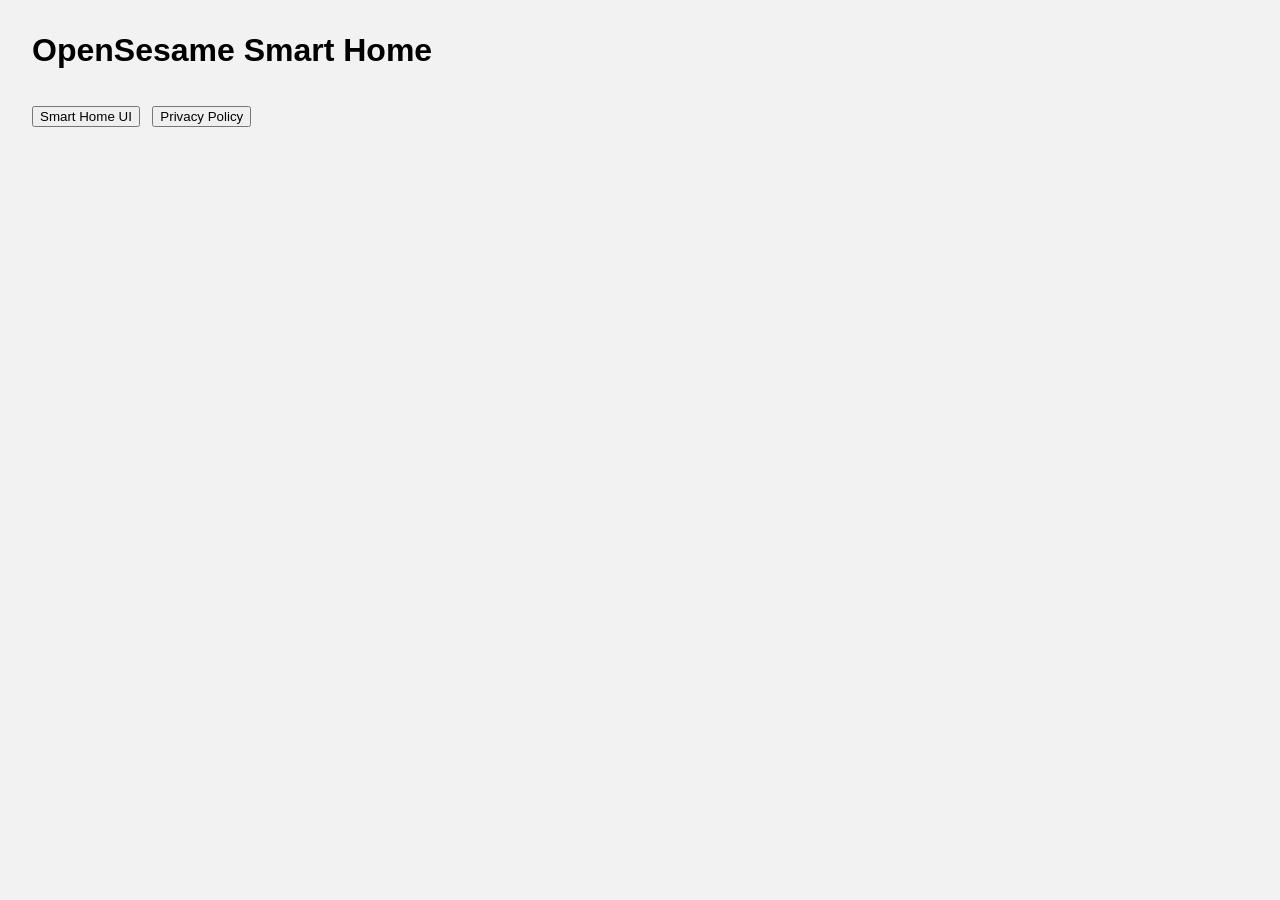
==== index.html @ 6d7bcca7 "Update index.html" ====
<!DOCTYPE html>
<html>
<head>
  <meta charset="utf-8">
  <title>OpenSesame Smart Home</title>
  <script src="https://cdn.auth0.com/js/auth0-spa-js/1.13/auth0-spa-js.production.js"></script>
  <link rel="stylesheet" href="styles.css">
</head>

<body>
  <h1>OpenSesame Smart Home</h1>

  <!-- Navigation Tabs -->
  <div>
    <button onclick="showTab('ui')">Smart Home UI</button>
    <button onclick="showTab('privacy')">Privacy Policy</button>
  </div>

  <!-- UI Tab -->
  <div id="ui" style="display:none">
    <div id="auth"></div>
    <div id="content" style="display:none">
      <button onclick="showDevices()">Devices</button>
      <button onclick="showScenes()">Scenes</button>
      <button onclick="renderAddDeviceForm()">Add Device</button>
      <div id="view"></div>
    </div>
  </div>

  <!-- Privacy Policy -->
  <div id="privacy" style="display:none">
    <h2>Privacy Policy</h2>
    <p>This application does not collect or store any personal data beyond what is needed for functionality.</p>
  </div>

  <!-- Configuration -->
  <script>
    const APP_CONFIG = {
      AUTH0_DOMAIN: "dev-tij17lcshqts0ymk.us.auth0.com",
      CLIENT_ID: "RHct2tkctfaLIQo381Hd4twNvvTMLUnQ",
      API_BASE: "https://opensesamebe.onrender.com",
      REDIRECT_URI: "https://kyuuki-dev.github.io/OpenSesame/",
      AUDIENCE: "https://opensesamebe.onrender.com"
    };
  </script>

  <!-- App Logic -->
  <script>
    let auth0 = null;
    let token = null;

    async function initAuth() {
      auth0 = await createAuth0Client({
        domain: APP_CONFIG.AUTH0_DOMAIN,
        client_id: APP_CONFIG.CLIENT_ID,
        authorizationParams: {
          redirect_uri: APP_CONFIG.REDIRECT_URI,
          audience: APP_CONFIG.AUDIENCE
        }
      });

      // Handle redirect after login
      if (window.location.search.includes("code=") && window.location.search.includes("state=")) {
        try {
          await auth0.handleRedirectCallback();
        } catch (err) {
          console.error("Auth0 callback error", err);
        }
        window.history.replaceState({}, document.title, APP_CONFIG.REDIRECT_URI);
      }

      const isAuthenticated = await auth0.isAuthenticated();

      if (isAuthenticated) {
        try {
          token = await auth0.getTokenSilently({
            audience: APP_CONFIG.AUDIENCE
          });

          // Call /init to register user in DynamoDB
          await fetch(`${APP_CONFIG.API_BASE}/init`, {
            method: "POST",
            headers: {
              Authorization: `Bearer ${token}`
            }
          });

          document.getElementById("auth").innerHTML =
            '<button onclick="logout()">Logout</button>';
          document.getElementById("content").style.display = "block";

        } catch (err) {
          console.error("Error during silent auth or /init", err);
          document.getElementById("auth").innerHTML =
            '<button onclick="login()">Login</button>';
        }
      } else {
        document.getElementById("auth").innerHTML =
          '<button onclick="login()">Login</button>';
      }
    }

    function login() {
      auth0.loginWithRedirect();
    }

    function logout() {
      auth0.logout({
        logoutParams: {
          returnTo: APP_CONFIG.REDIRECT_URI
        }
      });
    }

    async function showDevices() {
      try {
        const res = await fetch(`${APP_CONFIG.API_BASE}/devices`, {
          headers: { Authorization: `Bearer ${token}` }
        });
        if (!res.ok) throw new Error(await res.text());

        const devices = await res.json();
        const view = document.getElementById("view");
        view.innerHTML = '<h3>Your Devices</h3>' +
          devices.map(d => `
            <div style="margin-bottom:10px;">
              <b>${d.friendlyName}</b> (${d.deviceType}) — <i>${d.state}</i>
              <button onclick="deleteDevice('${d.deviceId}')">Delete</button>
              <button onclick="controlDevice('${d.deviceId}')">Toggle</button>
            </div>
          `).join('');
      } catch (err) {
        alert("Failed to load devices: " + err.message);
      }
    }

    async function deleteDevice(id) {
      try {
        await fetch(`${APP_CONFIG.API_BASE}/devices/${id}`, {
          method: "DELETE",
          headers: { Authorization: `Bearer ${token}` }
        });
        showDevices();
      } catch (err) {
        alert("Delete failed: " + err.message);
      }
    }

    async function controlDevice(id) {
      try {
        await fetch(`${APP_CONFIG.API_BASE}/devices/${id}/control`, {
          method: "POST",
          headers: { Authorization: `Bearer ${token}` }
        });
        showDevices();
      } catch (err) {
        alert("Toggle failed: " + err.message);
      }
    }

    function renderAddDeviceForm() {
      const view = document.getElementById("view");
      view.innerHTML = `
        <h3>Add Device</h3>
        <input id="devName" placeholder="Device Name"><br>
        <select id="devType">
          <option value="LOCK">Lock</option>
          <option value="LIGHT">Light</option>
        </select><br>
        <button onclick="submitDevice()">Submit</button>
      `;
    }

    async function submitDevice() {
      try {
        const body = {
          friendlyName: document.getElementById("devName").value,
          deviceType: document.getElementById("devType").value
        };

        await fetch(`${APP_CONFIG.API_BASE}/devices`, {
          method: "POST",
          headers: {
            "Content-Type": "application/json",
            Authorization: `Bearer ${token}`
          },
          body: JSON.stringify(body)
        });

        showDevices();
      } catch (err) {
        alert("Add device failed: " + err.message);
      }
    }

    function showScenes() {
      document.getElementById("view").innerHTML =
        `<h3>Scenes</h3><p>Scene creation UI coming soon.</p>`;
    }

    function showTab(tabId) {
      document.getElementById("ui").style.display = "none";
      document.getElementById("privacy").style.display = "none";
      document.getElementById(tabId).style.display = "block";
    }

    window.onload = () => {
      showTab("ui");
      initAuth();
    };
  </script>
</body>
</html>
---- styles.css ----
body {
  font-family: sans-serif;
  margin: 2rem;
  background: #f2f2f2;
}
textarea {
  width: 100%;
  font-family: monospace;
}
pre {
  background: #111;
  color: lime;
  padding: 1rem;
  white-space: pre-wrap;
}
button {
  margin-top: 1rem;
  margin-right: 0.5rem;
}
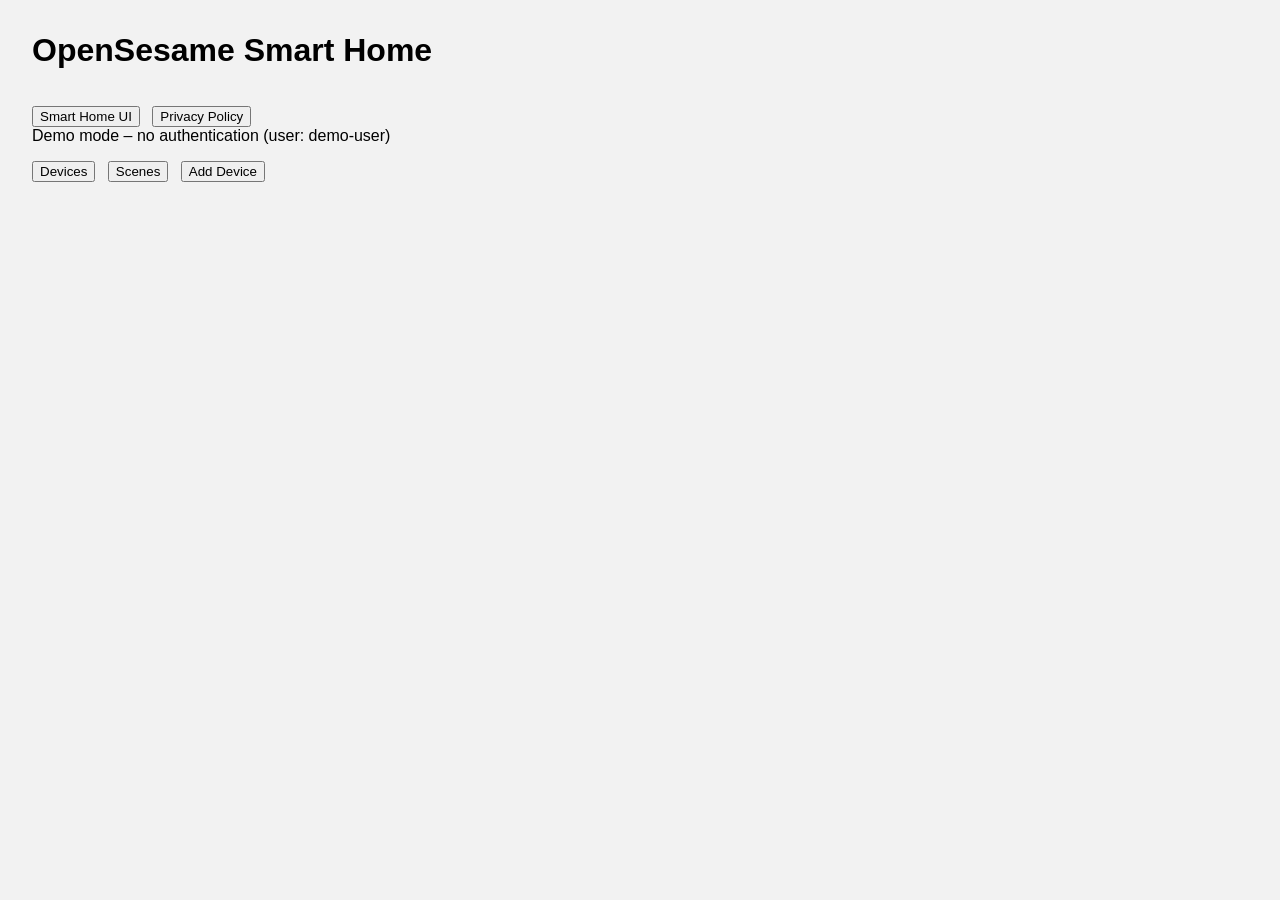
==== commit 004721c3: "Update index.html" ====
--- a/index.html
+++ b/index.html
@@ -3,7 +3,7 @@
 <head>
   <meta charset="utf-8">
   <title>OpenSesame Smart Home</title>
-  <script src="https://cdn.auth0.com/js/auth0-spa-js/1.13/auth0-spa-js.production.js"></script>
+  <!-- No Auth0 script any more -->
   <link rel="stylesheet" href="styles.css">
 </head>
 
@@ -36,178 +36,120 @@
   <!-- Configuration -->
   <script>
     const APP_CONFIG = {
-      AUTH0_DOMAIN: "dev-tij17lcshqts0ymk.us.auth0.com",
-      CLIENT_ID: "RHct2tkctfaLIQo381Hd4twNvvTMLUnQ",
       API_BASE: "https://opensesamebe.onrender.com",
-      REDIRECT_URI: "https://kyuuki-dev.github.io/OpenSesame/",
-      AUDIENCE: "https://opensesamebe.onrender.com"
+      // backend can use this as a fixed user key or just ignore auth entirely
+      USER_LABEL: "demo-user"
     };
   </script>
 
-  <!-- App Logic -->
+  <!-- App Logic (no Auth0) -->
   <script>
-    let auth0 = null;
-    let token = null;
+  // No auth0 / token
+  async function initApp() {
+    // Simple “logged-in” banner for demo
+    document.getElementById("auth").innerHTML =
+      `<span>Demo mode – no authentication (user: ${APP_CONFIG.USER_LABEL})</span>`;
+    document.getElementById("content").style.display = "block";
+    showDevices();
+  }
 
-    async function initAuth() {
-      auth0 = await createAuth0Client({
-        domain: APP_CONFIG.AUTH0_DOMAIN,
-        client_id: APP_CONFIG.CLIENT_ID,
-        authorizationParams: {
-          redirect_uri: APP_CONFIG.REDIRECT_URI,
-          audience: APP_CONFIG.AUDIENCE
-        }
+  async function showDevices() {
+    try {
+      const res = await fetch(`${APP_CONFIG.API_BASE}/devices`);
+      if (!res.ok) throw new Error(await res.text());
+
+      const devices = await res.json();
+      const view = document.getElementById("view");
+      if (!devices.length) {
+        view.innerHTML = "<h3>Your Devices</h3><p>No devices yet.</p>";
+        return;
+      }
+
+      view.innerHTML = '<h3>Your Devices</h3>' +
+        devices.map(d => `
+          <div style="margin-bottom:10px;">
+            <b>${d.friendlyName}</b> (${d.deviceType}) — <i>${d.state}</i>
+            <button onclick="deleteDevice('${d.deviceId}')">Delete</button>
+            <button onclick="controlDevice('${d.deviceId}')">Toggle</button>
+          </div>
+        `).join('');
+    } catch (err) {
+      alert("Failed to load devices: " + err.message);
+    }
+  }
+
+  async function deleteDevice(id) {
+    try {
+      await fetch(`${APP_CONFIG.API_BASE}/devices/${id}`, {
+        method: "DELETE"
+      });
+      showDevices();
+    } catch (err) {
+      alert("Delete failed: " + err.message);
+    }
+  }
+
+  async function controlDevice(id) {
+    try {
+      await fetch(`${APP_CONFIG.API_BASE}/devices/${id}/control`, {
+        method: "POST"
+      });
+      showDevices();
+    } catch (err) {
+      alert("Toggle failed: " + err.message);
+    }
+  }
+
+  function renderAddDeviceForm() {
+    const view = document.getElementById("view");
+    view.innerHTML = `
+      <h3>Add Device</h3>
+      <input id="devName" placeholder="Device Name"><br>
+      <select id="devType">
+        <option value="LOCK">Lock</option>
+        <option value="LIGHT">Light</option>
+      </select><br>
+      <button onclick="submitDevice()">Submit</button>
+    `;
+  }
+
+  async function submitDevice() {
+    try {
+      const body = {
+        friendlyName: document.getElementById("devName").value,
+        deviceType: document.getElementById("devType").value
+      };
+
+      await fetch(`${APP_CONFIG.API_BASE}/devices`, {
+        method: "POST",
+        headers: {
+          "Content-Type": "application/json"
+        },
+        body: JSON.stringify(body)
       });
 
-      // Handle redirect after login
-      if (window.location.search.includes("code=") && window.location.search.includes("state=")) {
-        try {
-          await auth0.handleRedirectCallback();
-        } catch (err) {
-          console.error("Auth0 callback error", err);
-        }
-        window.history.replaceState({}, document.title, APP_CONFIG.REDIRECT_URI);
-      }
+      showDevices();
+    } catch (err) {
+      alert("Add device failed: " + err.message);
+    }
+  }
 
-      const isAuthenticated = await auth0.isAuthenticated();
+  function showScenes() {
+    document.getElementById("view").innerHTML =
+      `<h3>Scenes</h3><p>Scene creation UI coming soon.</p>`;
+  }
 
-      if (isAuthenticated) {
-        try {
-          token = await auth0.getTokenSilently({
-            audience: APP_CONFIG.AUDIENCE
-          });
+  function showTab(tabId) {
+    document.getElementById("ui").style.display = "none";
+    document.getElementById("privacy").style.display = "none";
+    document.getElementById(tabId).style.display = "block";
+  }
 
-          // Call /init to register user in DynamoDB
-          await fetch(`${APP_CONFIG.API_BASE}/init`, {
-            method: "POST",
-            headers: {
-              Authorization: `Bearer ${token}`
-            }
-          });
+  window.onload = () => {
+    showTab("ui");
+    initApp();
+  };
+  </script>
 
-          document.getElementById("auth").innerHTML =
-            '<button onclick="logout()">Logout</button>';
-          document.getElementById("content").style.display = "block";
-
-        } catch (err) {
-          console.error("Error during silent auth or /init", err);
-          document.getElementById("auth").innerHTML =
-            '<button onclick="login()">Login</button>';
-        }
-      } else {
-        document.getElementById("auth").innerHTML =
-          '<button onclick="login()">Login</button>';
-      }
-    }
-
-    function login() {
-      auth0.loginWithRedirect();
-    }
-
-    function logout() {
-      auth0.logout({
-        logoutParams: {
-          returnTo: APP_CONFIG.REDIRECT_URI
-        }
-      });
-    }
-
-    async function showDevices() {
-      try {
-        const res = await fetch(`${APP_CONFIG.API_BASE}/devices`, {
-          headers: { Authorization: `Bearer ${token}` }
-        });
-        if (!res.ok) throw new Error(await res.text());
-
-        const devices = await res.json();
-        const view = document.getElementById("view");
-        view.innerHTML = '<h3>Your Devices</h3>' +
-          devices.map(d => `
-            <div style="margin-bottom:10px;">
-              <b>${d.friendlyName}</b> (${d.deviceType}) — <i>${d.state}</i>
-              <button onclick="deleteDevice('${d.deviceId}')">Delete</button>
-              <button onclick="controlDevice('${d.deviceId}')">Toggle</button>
-            </div>
-          `).join('');
-      } catch (err) {
-        alert("Failed to load devices: " + err.message);
-      }
-    }
-
-    async function deleteDevice(id) {
-      try {
-        await fetch(`${APP_CONFIG.API_BASE}/devices/${id}`, {
-          method: "DELETE",
-          headers: { Authorization: `Bearer ${token}` }
-        });
-        showDevices();
-      } catch (err) {
-        alert("Delete failed: " + err.message);
-      }
-    }
-
-    async function controlDevice(id) {
-      try {
-        await fetch(`${APP_CONFIG.API_BASE}/devices/${id}/control`, {
-          method: "POST",
-          headers: { Authorization: `Bearer ${token}` }
-        });
-        showDevices();
-      } catch (err) {
-        alert("Toggle failed: " + err.message);
-      }
-    }
-
-    function renderAddDeviceForm() {
-      const view = document.getElementById("view");
-      view.innerHTML = `
-        <h3>Add Device</h3>
-        <input id="devName" placeholder="Device Name"><br>
-        <select id="devType">
-          <option value="LOCK">Lock</option>
-          <option value="LIGHT">Light</option>
-        </select><br>
-        <button onclick="submitDevice()">Submit</button>
-      `;
-    }
-
-    async function submitDevice() {
-      try {
-        const body = {
-          friendlyName: document.getElementById("devName").value,
-          deviceType: document.getElementById("devType").value
-        };
-
-        await fetch(`${APP_CONFIG.API_BASE}/devices`, {
-          method: "POST",
-          headers: {
-            "Content-Type": "application/json",
-            Authorization: `Bearer ${token}`
-          },
-          body: JSON.stringify(body)
-        });
-
-        showDevices();
-      } catch (err) {
-        alert("Add device failed: " + err.message);
-      }
-    }
-
-    function showScenes() {
-      document.getElementById("view").innerHTML =
-        `<h3>Scenes</h3><p>Scene creation UI coming soon.</p>`;
-    }
-
-    function showTab(tabId) {
-      document.getElementById("ui").style.display = "none";
-      document.getElementById("privacy").style.display = "none";
-      document.getElementById(tabId).style.display = "block";
-    }
-
-    window.onload = () => {
-      showTab("ui");
-      initAuth();
-    };
-  </script>
 </body>
 </html>
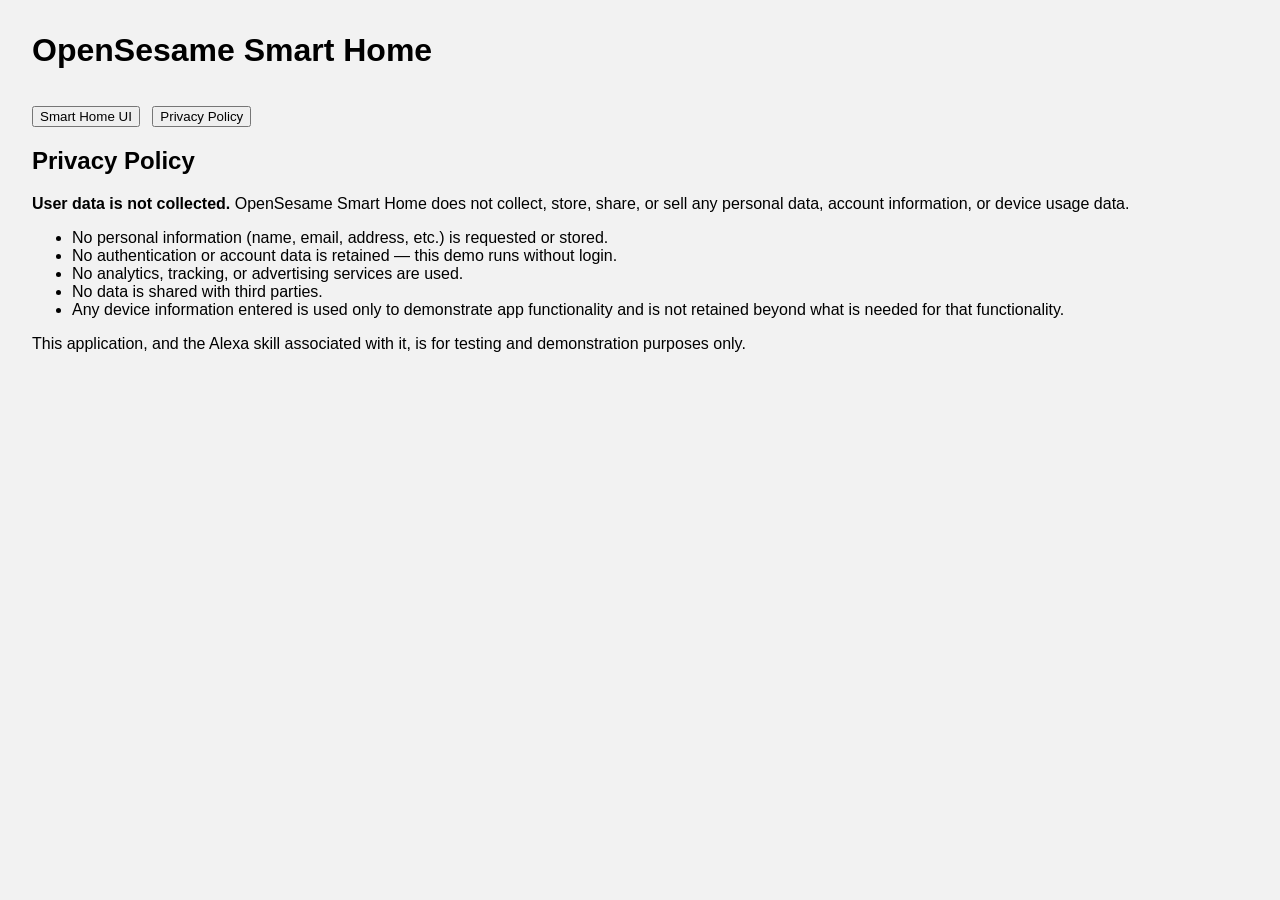
==== commit 6dcf9e8d: "Show privacy policy on load and note no user data is collected Default tab now displays the privacy " ====
--- a/index.html
+++ b/index.html
@@ -30,7 +30,15 @@
   <!-- Privacy Policy -->
   <div id="privacy" style="display:none">
     <h2>Privacy Policy</h2>
-    <p>This application does not collect or store any personal data beyond what is needed for functionality.</p>
+    <p><strong>User data is not collected.</strong> OpenSesame Smart Home does not collect, store, share, or sell any personal data, account information, or device usage data.</p>
+    <ul>
+      <li>No personal information (name, email, address, etc.) is requested or stored.</li>
+      <li>No authentication or account data is retained — this demo runs without login.</li>
+      <li>No analytics, tracking, or advertising services are used.</li>
+      <li>No data is shared with third parties.</li>
+      <li>Any device information entered is used only to demonstrate app functionality and is not retained beyond what is needed for that functionality.</li>
+    </ul>
+    <p>This application, and the Alexa skill associated with it, is for testing and demonstration purposes only.</p>
   </div>
 
   <!-- Configuration -->
@@ -146,7 +154,7 @@
   }
 
   window.onload = () => {
-    showTab("ui");
+    showTab("privacy");
     initApp();
   };
   </script>
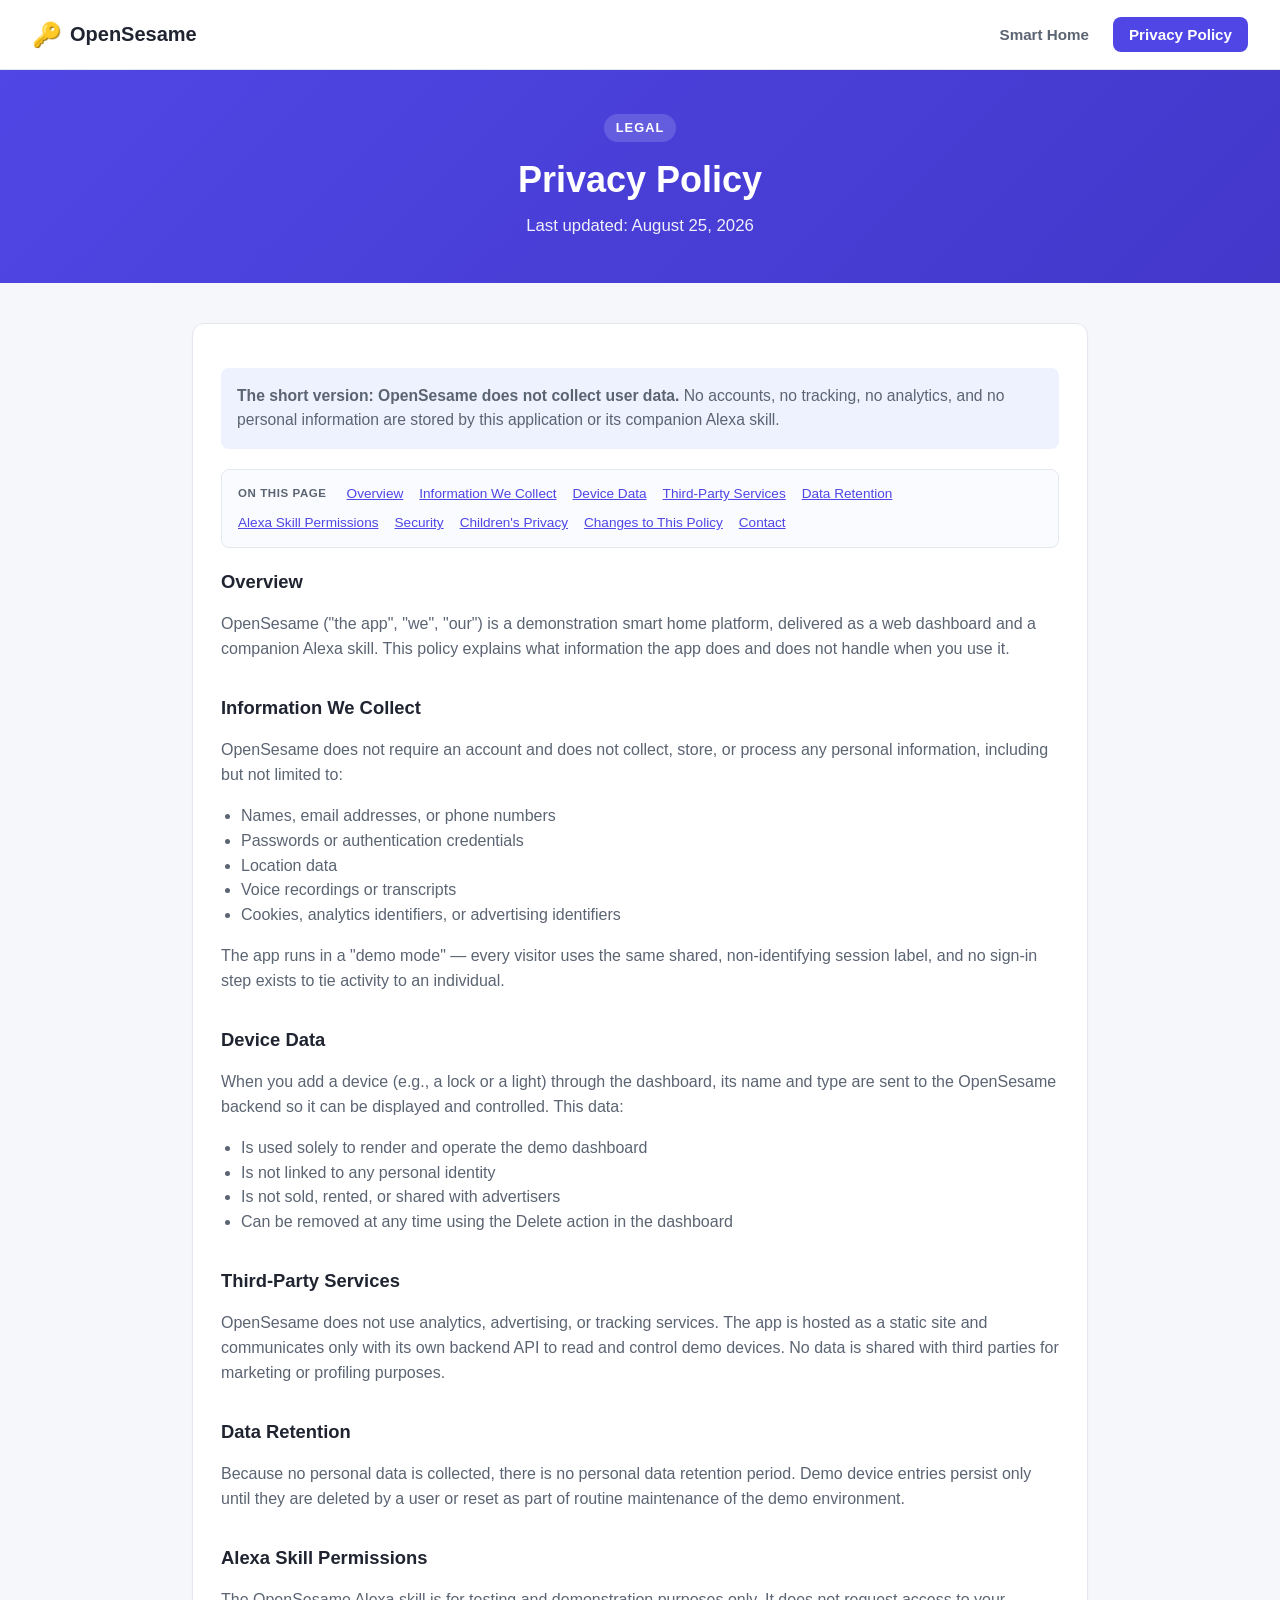
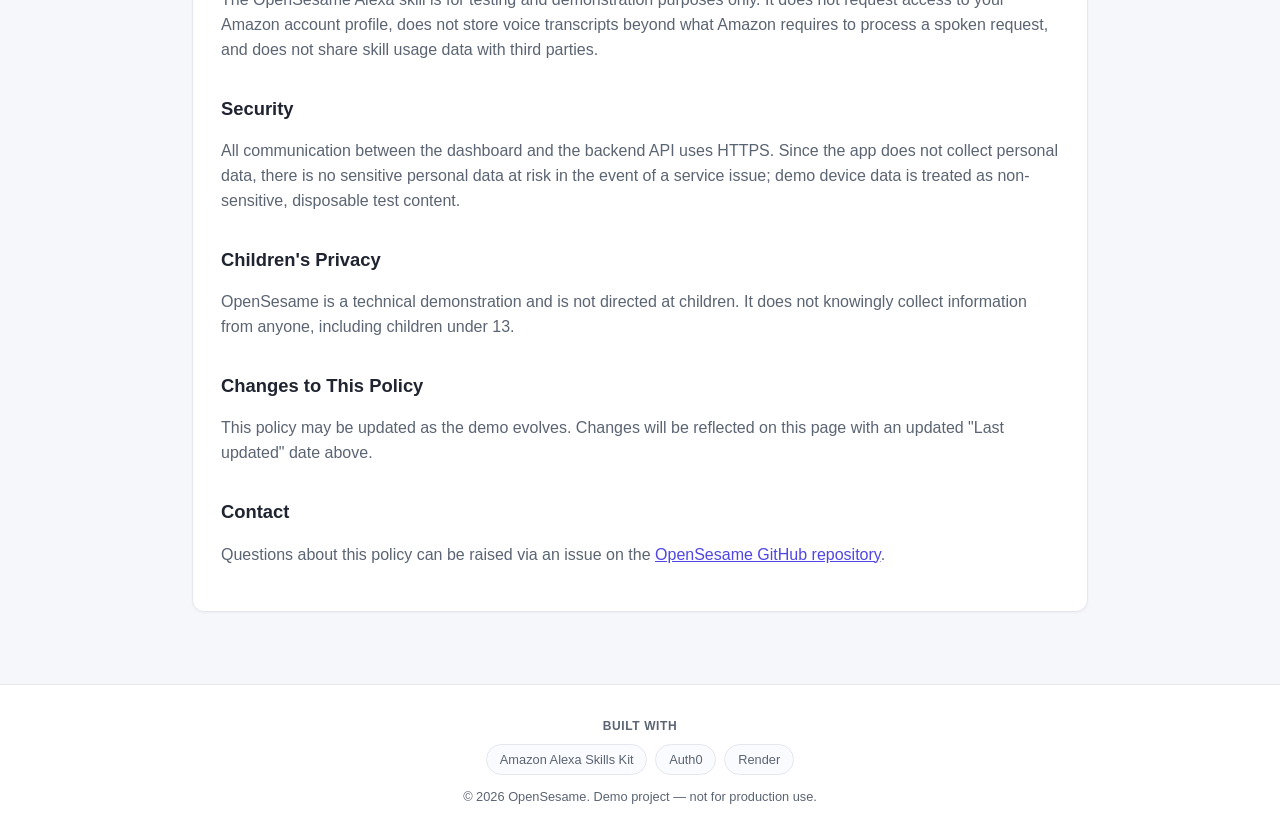
==== commit afeb57cb: "Redesign site as a polished IoT product landing page Add a favicon, hero section, feature highlights" ====
--- a/index.html
+++ b/index.html
@@ -1,45 +1,157 @@
 <!DOCTYPE html>
-<html>
+<html lang="en">
 <head>
   <meta charset="utf-8">
-  <title>OpenSesame Smart Home</title>
-  <!-- No Auth0 script any more -->
+  <meta name="viewport" content="width=device-width, initial-scale=1">
+  <title>OpenSesame — Smart Home, Simplified</title>
+  <meta name="description" content="OpenSesame is a lightweight smart home platform for controlling your locks, lights, and scenes from one place.">
+  <link rel="icon" href="data:image/svg+xml,%3Csvg xmlns='http://www.w3.org/2000/svg' viewBox='0 0 100 100'%3E%3Ctext y='.9em' font-size='90'%3E%F0%9F%94%91%3C/text%3E%3C/svg%3E">
   <link rel="stylesheet" href="styles.css">
 </head>
 
 <body>
-  <h1>OpenSesame Smart Home</h1>
-
-  <!-- Navigation Tabs -->
-  <div>
-    <button onclick="showTab('ui')">Smart Home UI</button>
-    <button onclick="showTab('privacy')">Privacy Policy</button>
+  <header class="site-header">
+    <div class="brand">
+      <span class="brand-icon" aria-hidden="true">🔑</span>
+      <span class="brand-name">OpenSesame</span>
+    </div>
+    <nav class="tabs" aria-label="Primary">
+      <button class="tab-btn" id="tab-btn-ui" onclick="showTab('ui')">Smart Home</button>
+      <button class="tab-btn" id="tab-btn-privacy" onclick="showTab('privacy')">Privacy Policy</button>
+    </nav>
+  </header>
+
+  <!-- Smart Home Tab -->
+  <div id="ui" style="display:none">
+    <section class="hero">
+      <div class="hero-inner">
+        <span class="eyebrow">Smart Home Control</span>
+        <h1>One dashboard for every lock, light, and scene.</h1>
+        <p class="hero-sub">OpenSesame gives you a single, simple place to manage your connected home — no clutter, no unnecessary data collection.</p>
+      </div>
+    </section>
+
+    <main class="container">
+      <section class="features">
+        <div class="feature-card">
+          <span class="feature-icon" aria-hidden="true">🔒</span>
+          <h3>Secure Locks</h3>
+          <p>Lock and unlock smart locks remotely with a single tap.</p>
+        </div>
+        <div class="feature-card">
+          <span class="feature-icon" aria-hidden="true">💡</span>
+          <h3>Smart Lighting</h3>
+          <p>Turn lights on and off and keep track of their state in real time.</p>
+        </div>
+        <div class="feature-card">
+          <span class="feature-icon" aria-hidden="true">🎬</span>
+          <h3>Scenes</h3>
+          <p>Group devices into scenes for one-tap routines. (Coming soon.)</p>
+        </div>
+      </section>
+
+      <section class="panel dashboard">
+        <div id="auth" class="status-banner"></div>
+        <div id="content" style="display:none">
+          <div class="action-bar">
+            <button class="btn" onclick="showDevices()">Devices</button>
+            <button class="btn" onclick="showScenes()">Scenes</button>
+            <button class="btn btn-primary" onclick="renderAddDeviceForm()">Add Device</button>
+          </div>
+          <div id="view"></div>
+        </div>
+      </section>
+    </main>
   </div>
 
-  <!-- UI Tab -->
-  <div id="ui" style="display:none">
-    <div id="auth"></div>
-    <div id="content" style="display:none">
-      <button onclick="showDevices()">Devices</button>
-      <button onclick="showScenes()">Scenes</button>
-      <button onclick="renderAddDeviceForm()">Add Device</button>
-      <div id="view"></div>
+  <!-- Privacy Policy Tab -->
+  <div id="privacy" style="display:none">
+    <section class="hero hero-compact">
+      <div class="hero-inner">
+        <span class="eyebrow">Legal</span>
+        <h1>Privacy Policy</h1>
+        <p class="hero-sub">Last updated: August 25, 2026</p>
+      </div>
+    </section>
+
+    <main class="container">
+      <section class="panel policy">
+        <p class="policy-lede"><strong>The short version: OpenSesame does not collect user data.</strong> No accounts, no tracking, no analytics, and no personal information are stored by this application or its companion Alexa skill.</p>
+
+        <nav class="policy-toc" aria-label="Table of contents">
+          <span class="policy-toc-label">On this page</span>
+          <a href="#overview">Overview</a>
+          <a href="#info-collected">Information We Collect</a>
+          <a href="#device-data">Device Data</a>
+          <a href="#third-parties">Third-Party Services</a>
+          <a href="#retention">Data Retention</a>
+          <a href="#alexa">Alexa Skill Permissions</a>
+          <a href="#security">Security</a>
+          <a href="#children">Children's Privacy</a>
+          <a href="#changes">Changes to This Policy</a>
+          <a href="#contact">Contact</a>
+        </nav>
+
+        <h2 id="overview">Overview</h2>
+        <p>OpenSesame ("the app", "we", "our") is a demonstration smart home platform, delivered as a web dashboard and a companion Alexa skill. This policy explains what information the app does and does not handle when you use it.</p>
+
+        <h2 id="info-collected">Information We Collect</h2>
+        <p>OpenSesame does not require an account and does not collect, store, or process any personal information, including but not limited to:</p>
+        <ul>
+          <li>Names, email addresses, or phone numbers</li>
+          <li>Passwords or authentication credentials</li>
+          <li>Location data</li>
+          <li>Voice recordings or transcripts</li>
+          <li>Cookies, analytics identifiers, or advertising identifiers</li>
+        </ul>
+        <p>The app runs in a "demo mode" — every visitor uses the same shared, non-identifying session label, and no sign-in step exists to tie activity to an individual.</p>
+
+        <h2 id="device-data">Device Data</h2>
+        <p>When you add a device (e.g., a lock or a light) through the dashboard, its name and type are sent to the OpenSesame backend so it can be displayed and controlled. This data:</p>
+        <ul>
+          <li>Is used solely to render and operate the demo dashboard</li>
+          <li>Is not linked to any personal identity</li>
+          <li>Is not sold, rented, or shared with advertisers</li>
+          <li>Can be removed at any time using the Delete action in the dashboard</li>
+        </ul>
+
+        <h2 id="third-parties">Third-Party Services</h2>
+        <p>OpenSesame does not use analytics, advertising, or tracking services. The app is hosted as a static site and communicates only with its own backend API to read and control demo devices. No data is shared with third parties for marketing or profiling purposes.</p>
+
+        <h2 id="retention">Data Retention</h2>
+        <p>Because no personal data is collected, there is no personal data retention period. Demo device entries persist only until they are deleted by a user or reset as part of routine maintenance of the demo environment.</p>
+
+        <h2 id="alexa">Alexa Skill Permissions</h2>
+        <p>The OpenSesame Alexa skill is for testing and demonstration purposes only. It does not request access to your Amazon account profile, does not store voice transcripts beyond what Amazon requires to process a spoken request, and does not share skill usage data with third parties.</p>
+
+        <h2 id="security">Security</h2>
+        <p>All communication between the dashboard and the backend API uses HTTPS. Since the app does not collect personal data, there is no sensitive personal data at risk in the event of a service issue; demo device data is treated as non-sensitive, disposable test content.</p>
+
+        <h2 id="children">Children's Privacy</h2>
+        <p>OpenSesame is a technical demonstration and is not directed at children. It does not knowingly collect information from anyone, including children under 13.</p>
+
+        <h2 id="changes">Changes to This Policy</h2>
+        <p>This policy may be updated as the demo evolves. Changes will be reflected on this page with an updated "Last updated" date above.</p>
+
+        <h2 id="contact">Contact</h2>
+        <p>Questions about this policy can be raised via an issue on the <a href="https://github.com/kyuuki-dev/OpenSesame" target="_blank" rel="noopener">OpenSesame GitHub repository</a>.</p>
+      </section>
+    </main>
+  </div>
+
+  <footer class="site-footer">
+    <div class="container footer-inner">
+      <div class="built-with">
+        <span class="built-with-label">Built with</span>
+        <div class="tech-logos">
+          <span class="tech-chip">Amazon Alexa Skills Kit</span>
+          <span class="tech-chip">Auth0</span>
+          <span class="tech-chip">Render</span>
+        </div>
+      </div>
+      <p class="copyright">© 2026 OpenSesame. Demo project — not for production use.</p>
     </div>
-  </div>
-
-  <!-- Privacy Policy -->
-  <div id="privacy" style="display:none">
-    <h2>Privacy Policy</h2>
-    <p><strong>User data is not collected.</strong> OpenSesame Smart Home does not collect, store, share, or sell any personal data, account information, or device usage data.</p>
-    <ul>
-      <li>No personal information (name, email, address, etc.) is requested or stored.</li>
-      <li>No authentication or account data is retained — this demo runs without login.</li>
-      <li>No analytics, tracking, or advertising services are used.</li>
-      <li>No data is shared with third parties.</li>
-      <li>Any device information entered is used only to demonstrate app functionality and is not retained beyond what is needed for that functionality.</li>
-    </ul>
-    <p>This application, and the Alexa skill associated with it, is for testing and demonstration purposes only.</p>
-  </div>
+  </footer>
 
   <!-- Configuration -->
   <script>
@@ -73,14 +185,17 @@
         return;
       }
 
-      view.innerHTML = '<h3>Your Devices</h3>' +
+      view.innerHTML = '<h3>Your Devices</h3><div class="device-grid">' +
         devices.map(d => `
-          <div style="margin-bottom:10px;">
-            <b>${d.friendlyName}</b> (${d.deviceType}) — <i>${d.state}</i>
-            <button onclick="deleteDevice('${d.deviceId}')">Delete</button>
-            <button onclick="controlDevice('${d.deviceId}')">Toggle</button>
+          <div class="device-card">
+            <div class="device-card-title"><b>${d.friendlyName}</b> <span class="device-type">${d.deviceType}</span></div>
+            <div class="device-state">${d.state}</div>
+            <div class="device-actions">
+              <button class="btn" onclick="controlDevice('${d.deviceId}')">Toggle</button>
+              <button class="btn btn-danger" onclick="deleteDevice('${d.deviceId}')">Delete</button>
+            </div>
           </div>
-        `).join('');
+        `).join('') + '</div>';
     } catch (err) {
       alert("Failed to load devices: " + err.message);
     }
@@ -112,12 +227,14 @@
     const view = document.getElementById("view");
     view.innerHTML = `
       <h3>Add Device</h3>
-      <input id="devName" placeholder="Device Name"><br>
-      <select id="devType">
-        <option value="LOCK">Lock</option>
-        <option value="LIGHT">Light</option>
-      </select><br>
-      <button onclick="submitDevice()">Submit</button>
+      <div class="form-row">
+        <input id="devName" placeholder="Device Name">
+        <select id="devType">
+          <option value="LOCK">Lock</option>
+          <option value="LIGHT">Light</option>
+        </select>
+        <button class="btn btn-primary" onclick="submitDevice()">Submit</button>
+      </div>
     `;
   }
 
@@ -151,6 +268,8 @@
     document.getElementById("ui").style.display = "none";
     document.getElementById("privacy").style.display = "none";
     document.getElementById(tabId).style.display = "block";
+    document.getElementById("tab-btn-ui").classList.toggle("active", tabId === "ui");
+    document.getElementById("tab-btn-privacy").classList.toggle("active", tabId === "privacy");
   }
 
   window.onload = () => {
--- a/styles.css
+++ b/styles.css
@@ -1,19 +1,403 @@
+:root {
+  --brand: #4f46e5;
+  --brand-dark: #4338ca;
+  --brand-light: #eef2ff;
+  --ink: #1f2430;
+  --ink-soft: #5b6472;
+  --bg: #f6f7fb;
+  --card-bg: #ffffff;
+  --border: #e4e7ee;
+  --danger: #dc2626;
+  --danger-dark: #b91c1c;
+  --radius: 12px;
+}
+
+* {
+  box-sizing: border-box;
+}
+
 body {
-  font-family: sans-serif;
-  margin: 2rem;
-  background: #f2f2f2;
-}
+  margin: 0;
+  font-family: -apple-system, BlinkMacSystemFont, "Segoe UI", Roboto, Helvetica, Arial, sans-serif;
+  background: var(--bg);
+  color: var(--ink);
+  line-height: 1.55;
+}
+
+a {
+  color: var(--brand);
+}
+
+/* Header */
+.site-header {
+  display: flex;
+  align-items: center;
+  justify-content: space-between;
+  padding: 1rem 2rem;
+  background: var(--card-bg);
+  border-bottom: 1px solid var(--border);
+  position: sticky;
+  top: 0;
+  z-index: 10;
+}
+
+.brand {
+  display: flex;
+  align-items: center;
+  gap: 0.5rem;
+  font-weight: 700;
+  font-size: 1.25rem;
+}
+
+.brand-icon {
+  font-size: 1.5rem;
+}
+
+.tabs {
+  display: flex;
+  gap: 0.5rem;
+}
+
+.tab-btn {
+  background: transparent;
+  border: none;
+  padding: 0.55rem 1rem;
+  border-radius: 8px;
+  font-size: 0.95rem;
+  font-weight: 600;
+  color: var(--ink-soft);
+  cursor: pointer;
+  transition: background 0.15s ease, color 0.15s ease;
+}
+
+.tab-btn:hover {
+  background: var(--brand-light);
+  color: var(--brand-dark);
+}
+
+.tab-btn.active {
+  background: var(--brand);
+  color: #fff;
+}
+
+/* Hero */
+.hero {
+  background: linear-gradient(135deg, var(--brand) 0%, var(--brand-dark) 100%);
+  color: #fff;
+  padding: 4rem 2rem;
+  text-align: center;
+}
+
+.hero-compact {
+  padding: 2.75rem 2rem;
+}
+
+.hero-inner {
+  max-width: 640px;
+  margin: 0 auto;
+}
+
+.eyebrow {
+  display: inline-block;
+  font-size: 0.8rem;
+  font-weight: 700;
+  letter-spacing: 0.08em;
+  text-transform: uppercase;
+  background: rgba(255, 255, 255, 0.15);
+  padding: 0.25rem 0.75rem;
+  border-radius: 999px;
+  margin-bottom: 1rem;
+}
+
+.hero h1 {
+  margin: 0 0 0.75rem;
+  font-size: 2.25rem;
+  line-height: 1.2;
+}
+
+.hero-sub {
+  margin: 0;
+  font-size: 1.05rem;
+  opacity: 0.92;
+}
+
+/* Layout */
+.container {
+  max-width: 960px;
+  margin: 0 auto;
+  padding: 2.5rem 2rem;
+}
+
+/* Feature cards */
+.features {
+  display: grid;
+  grid-template-columns: repeat(auto-fit, minmax(220px, 1fr));
+  gap: 1.25rem;
+  margin-bottom: 2.5rem;
+}
+
+.feature-card {
+  background: var(--card-bg);
+  border: 1px solid var(--border);
+  border-radius: var(--radius);
+  padding: 1.5rem;
+  text-align: center;
+}
+
+.feature-icon {
+  font-size: 1.75rem;
+  display: block;
+  margin-bottom: 0.5rem;
+}
+
+.feature-card h3 {
+  margin: 0 0 0.4rem;
+  font-size: 1.05rem;
+}
+
+.feature-card p {
+  margin: 0;
+  color: var(--ink-soft);
+  font-size: 0.92rem;
+}
+
+/* Panel / dashboard */
+.panel {
+  background: var(--card-bg);
+  border: 1px solid var(--border);
+  border-radius: var(--radius);
+  padding: 1.75rem;
+  box-shadow: 0 1px 2px rgba(16, 24, 40, 0.04);
+}
+
+.status-banner {
+  background: var(--brand-light);
+  color: var(--brand-dark);
+  border-radius: 8px;
+  padding: 0.6rem 1rem;
+  font-size: 0.9rem;
+  margin-bottom: 1rem;
+}
+
+.status-banner:empty {
+  display: none;
+}
+
+.action-bar {
+  display: flex;
+  gap: 0.6rem;
+  margin-bottom: 1.25rem;
+  flex-wrap: wrap;
+}
+
+.btn {
+  border: 1px solid var(--border);
+  background: #fff;
+  color: var(--ink);
+  padding: 0.55rem 1rem;
+  border-radius: 8px;
+  font-size: 0.9rem;
+  font-weight: 600;
+  cursor: pointer;
+  transition: background 0.15s ease, border-color 0.15s ease;
+}
+
+.btn:hover {
+  background: var(--brand-light);
+  border-color: var(--brand);
+}
+
+.btn-primary {
+  background: var(--brand);
+  border-color: var(--brand);
+  color: #fff;
+}
+
+.btn-primary:hover {
+  background: var(--brand-dark);
+  border-color: var(--brand-dark);
+}
+
+.btn-danger {
+  color: var(--danger);
+  border-color: #f3c6c6;
+}
+
+.btn-danger:hover {
+  background: #fdecec;
+  border-color: var(--danger-dark);
+}
+
+/* Device grid */
+.device-grid {
+  display: grid;
+  grid-template-columns: repeat(auto-fill, minmax(220px, 1fr));
+  gap: 1rem;
+  margin-top: 1rem;
+}
+
+.device-card {
+  border: 1px solid var(--border);
+  border-radius: 10px;
+  padding: 1rem;
+  background: #fafbff;
+}
+
+.device-card-title {
+  display: flex;
+  align-items: center;
+  justify-content: space-between;
+  margin-bottom: 0.4rem;
+}
+
+.device-type {
+  font-size: 0.75rem;
+  color: var(--ink-soft);
+  border: 1px solid var(--border);
+  border-radius: 999px;
+  padding: 0.1rem 0.5rem;
+}
+
+.device-state {
+  font-size: 0.85rem;
+  color: var(--ink-soft);
+  margin-bottom: 0.75rem;
+  text-transform: capitalize;
+}
+
+.device-actions {
+  display: flex;
+  gap: 0.5rem;
+}
+
+.form-row {
+  display: flex;
+  gap: 0.6rem;
+  flex-wrap: wrap;
+  align-items: center;
+}
+
+.form-row input,
+.form-row select {
+  padding: 0.55rem 0.75rem;
+  border: 1px solid var(--border);
+  border-radius: 8px;
+  font-size: 0.9rem;
+}
+
+/* Privacy policy */
+.policy h2 {
+  margin-top: 2rem;
+  font-size: 1.15rem;
+  scroll-margin-top: 5rem;
+}
+
+.policy h2:first-of-type {
+  margin-top: 0.5rem;
+}
+
+.policy p {
+  color: var(--ink-soft);
+}
+
+.policy-lede {
+  background: var(--brand-light);
+  color: var(--ink);
+  border-radius: 8px;
+  padding: 1rem;
+  font-size: 0.98rem;
+}
+
+.policy ul {
+  color: var(--ink-soft);
+  padding-left: 1.25rem;
+}
+
+.policy-toc {
+  display: flex;
+  flex-wrap: wrap;
+  gap: 0.5rem 1rem;
+  align-items: center;
+  background: #fafbff;
+  border: 1px solid var(--border);
+  border-radius: 8px;
+  padding: 0.85rem 1rem;
+  margin: 1.25rem 0;
+  font-size: 0.85rem;
+}
+
+.policy-toc-label {
+  font-weight: 700;
+  color: var(--ink-soft);
+  text-transform: uppercase;
+  font-size: 0.72rem;
+  letter-spacing: 0.05em;
+  margin-right: 0.25rem;
+}
+
+/* Footer */
+.site-footer {
+  border-top: 1px solid var(--border);
+  background: var(--card-bg);
+  margin-top: 2rem;
+}
+
+.footer-inner {
+  display: flex;
+  flex-direction: column;
+  gap: 0.75rem;
+  align-items: center;
+  text-align: center;
+  padding: 2rem;
+}
+
+.built-with {
+  display: flex;
+  flex-direction: column;
+  align-items: center;
+  gap: 0.5rem;
+}
+
+.built-with-label {
+  font-size: 0.75rem;
+  font-weight: 700;
+  text-transform: uppercase;
+  letter-spacing: 0.05em;
+  color: var(--ink-soft);
+}
+
+.tech-logos {
+  display: flex;
+  flex-wrap: wrap;
+  justify-content: center;
+  gap: 0.5rem;
+}
+
+.tech-chip {
+  border: 1px solid var(--border);
+  border-radius: 999px;
+  padding: 0.3rem 0.8rem;
+  font-size: 0.8rem;
+  color: var(--ink-soft);
+  background: #fafbff;
+}
+
+.copyright {
+  margin: 0;
+  font-size: 0.8rem;
+  color: var(--ink-soft);
+}
+
+/* Misc legacy elements */
 textarea {
   width: 100%;
   font-family: monospace;
 }
+
 pre {
   background: #111;
   color: lime;
   padding: 1rem;
   white-space: pre-wrap;
-}
-button {
-  margin-top: 1rem;
-  margin-right: 0.5rem;
-}
+  border-radius: 8px;
+}
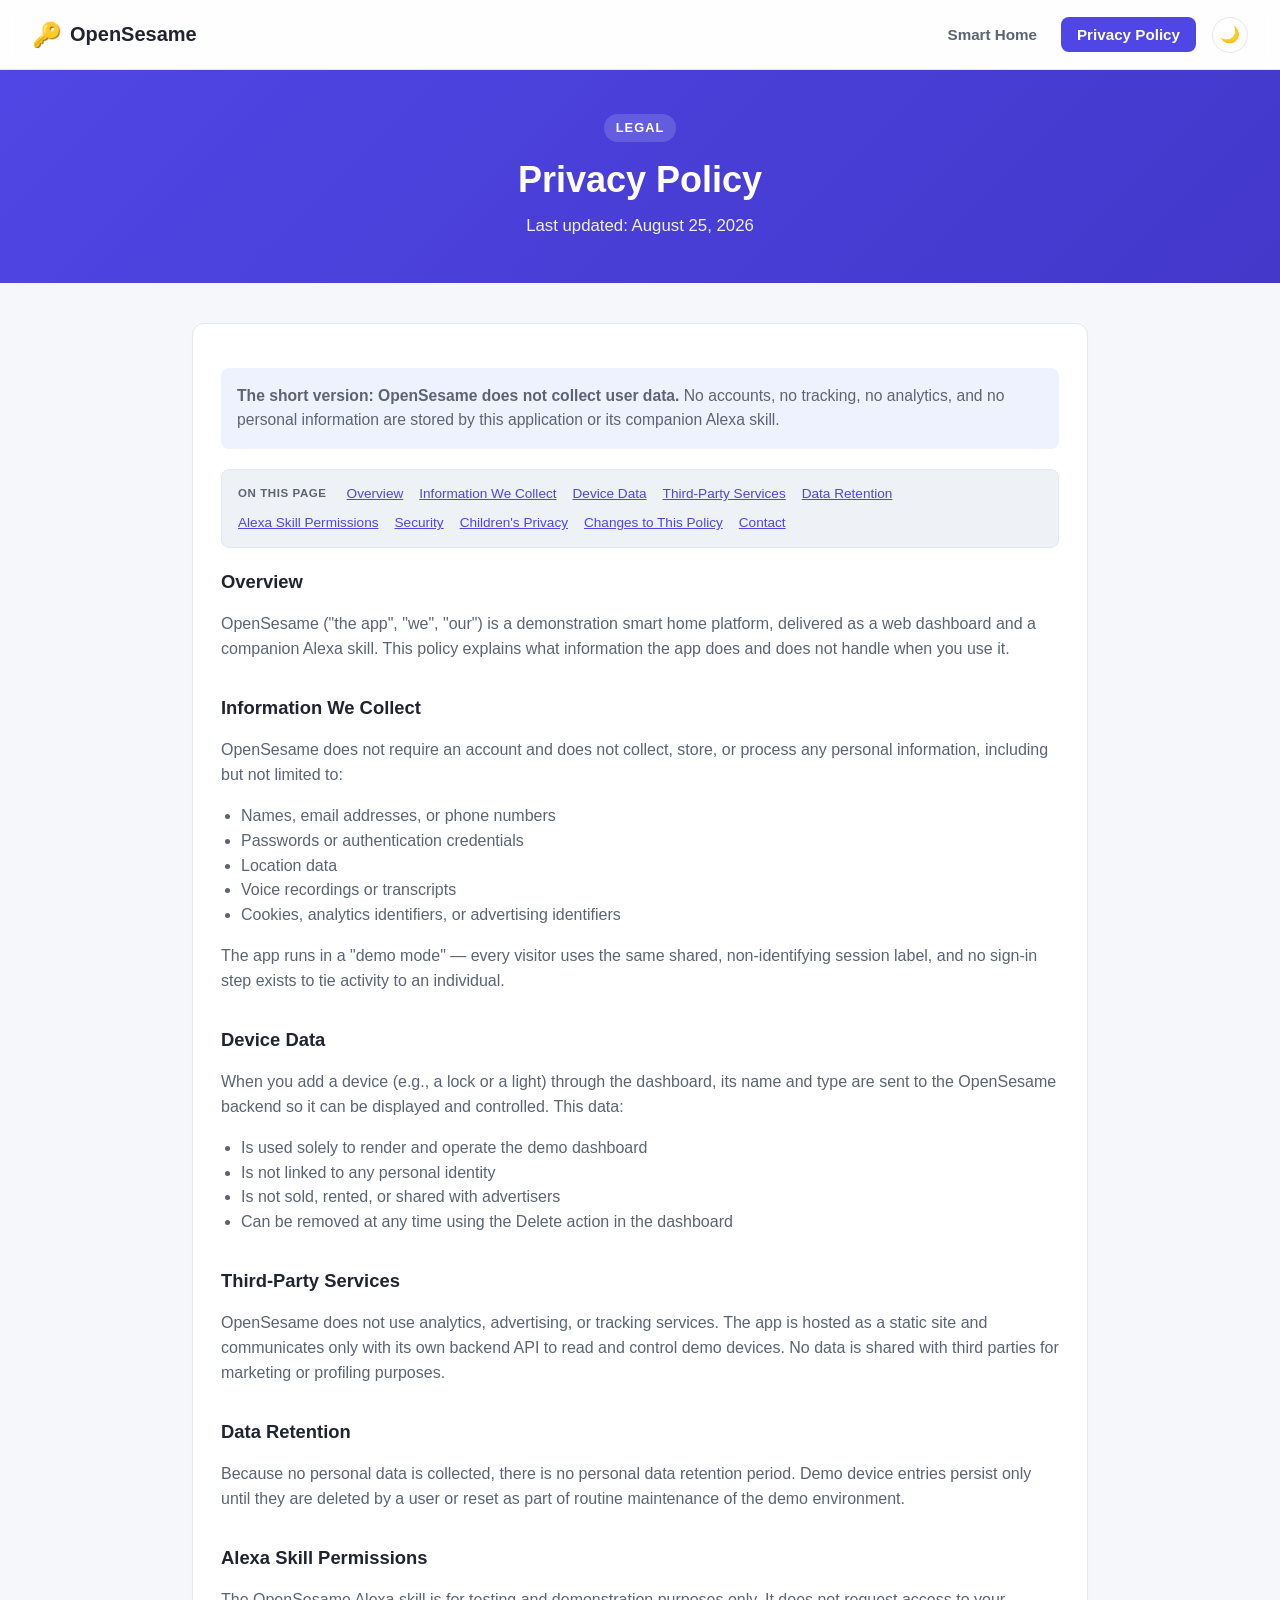
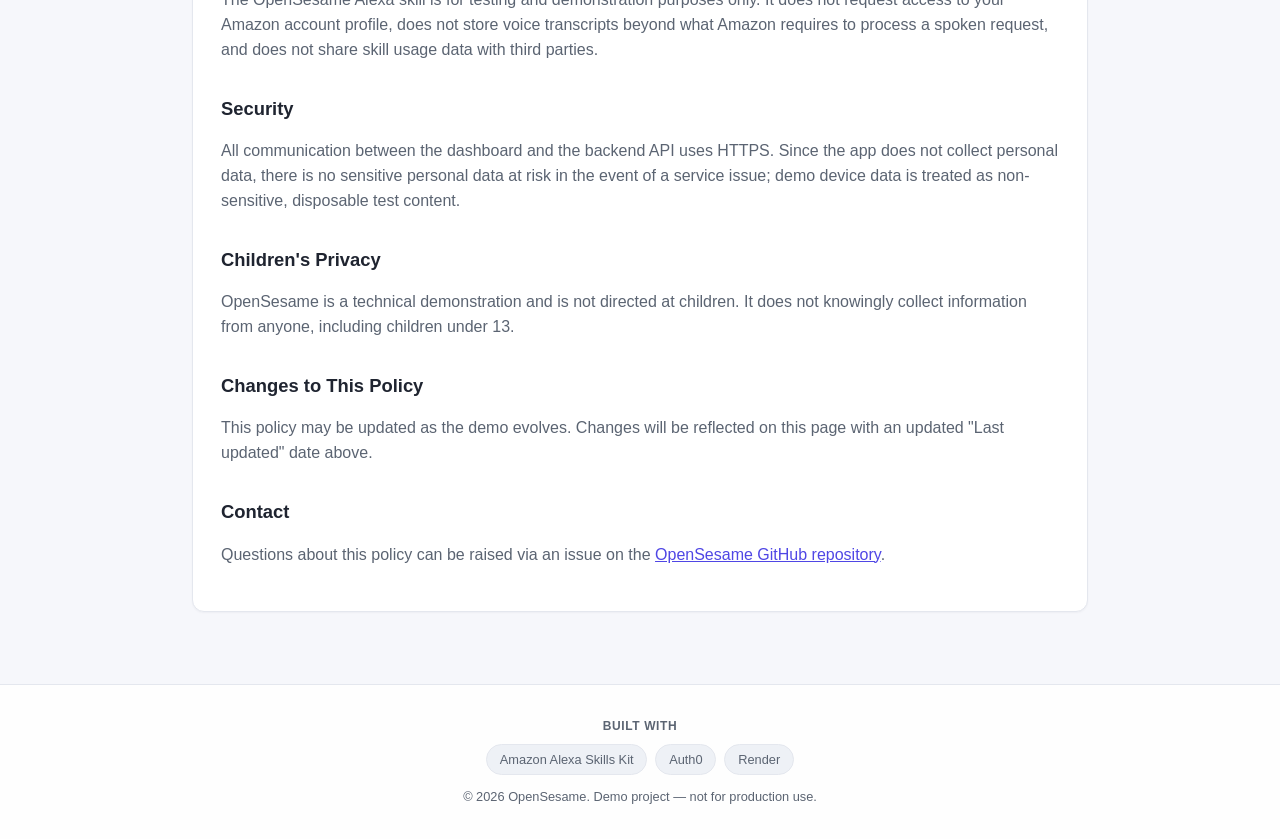
==== commit 863d726b: "Add background, dark mode, and data-driven visualization - Decorative blurred gradient blobs + dot-g" ====
--- a/index.html
+++ b/index.html
@@ -7,6 +7,14 @@
   <meta name="description" content="OpenSesame is a lightweight smart home platform for controlling your locks, lights, and scenes from one place.">
   <link rel="icon" href="data:image/svg+xml,%3Csvg xmlns='http://www.w3.org/2000/svg' viewBox='0 0 100 100'%3E%3Ctext y='.9em' font-size='90'%3E%F0%9F%94%91%3C/text%3E%3C/svg%3E">
   <link rel="stylesheet" href="styles.css">
+  <meta name="color-scheme" content="light dark">
+  <script>
+    // Applied before first paint to avoid a light/dark flash.
+    (function () {
+      const saved = localStorage.getItem('theme');
+      if (saved) document.documentElement.setAttribute('data-theme', saved);
+    })();
+  </script>
 </head>
 
 <body>
@@ -18,6 +26,7 @@
     <nav class="tabs" aria-label="Primary">
       <button class="tab-btn" id="tab-btn-ui" onclick="showTab('ui')">Smart Home</button>
       <button class="tab-btn" id="tab-btn-privacy" onclick="showTab('privacy')">Privacy Policy</button>
+      <button class="theme-toggle" id="theme-toggle" onclick="toggleTheme()" aria-label="Toggle dark mode" title="Toggle dark mode">🌙</button>
     </nav>
   </header>
 
@@ -53,6 +62,7 @@
       <section class="panel dashboard">
         <div id="auth" class="status-banner"></div>
         <div id="content" style="display:none">
+          <div id="stats-row" class="stats-row"></div>
           <div class="action-bar">
             <button class="btn" onclick="showDevices()">Devices</button>
             <button class="btn" onclick="showScenes()">Scenes</button>
@@ -173,12 +183,50 @@
     showDevices();
   }
 
+  function isActiveState(state) {
+    return /^(on|unlocked|open|active)$/i.test(String(state || "").trim());
+  }
+
+  function renderStats(devices) {
+    const stats = document.getElementById("stats-row");
+    const total = devices.length;
+    const locks = devices.filter(d => d.deviceType === "LOCK").length;
+    const lights = devices.filter(d => d.deviceType === "LIGHT").length;
+    const active = devices.filter(d => isActiveState(d.state)).length;
+
+    if (!total) {
+      stats.innerHTML = "";
+      return;
+    }
+
+    stats.innerHTML = `
+      <div class="stat-tile">
+        <span class="stat-value">${total}</span>
+        <span class="stat-label">Total Devices</span>
+      </div>
+      <div class="stat-tile">
+        <span class="stat-value">${locks}</span>
+        <span class="stat-label">🔒 Locks</span>
+      </div>
+      <div class="stat-tile">
+        <span class="stat-value">${lights}</span>
+        <span class="stat-label">💡 Lights</span>
+      </div>
+      <div class="stat-tile">
+        <span class="stat-value"><span class="status-dot ${active ? 'status-on' : 'status-off'}"></span>${active}</span>
+        <span class="stat-label">Active Now</span>
+      </div>
+    `;
+  }
+
   async function showDevices() {
     try {
       const res = await fetch(`${APP_CONFIG.API_BASE}/devices`);
       if (!res.ok) throw new Error(await res.text());
 
       const devices = await res.json();
+      renderStats(devices);
+
       const view = document.getElementById("view");
       if (!devices.length) {
         view.innerHTML = "<h3>Your Devices</h3><p>No devices yet.</p>";
@@ -188,8 +236,13 @@
       view.innerHTML = '<h3>Your Devices</h3><div class="device-grid">' +
         devices.map(d => `
           <div class="device-card">
-            <div class="device-card-title"><b>${d.friendlyName}</b> <span class="device-type">${d.deviceType}</span></div>
-            <div class="device-state">${d.state}</div>
+            <div class="device-card-title">
+              <b>${d.friendlyName}</b>
+              <span class="device-type">${d.deviceType}</span>
+            </div>
+            <div class="device-state">
+              <span class="status-dot ${isActiveState(d.state) ? 'status-on' : 'status-off'}"></span>${d.state}
+            </div>
             <div class="device-actions">
               <button class="btn" onclick="controlDevice('${d.deviceId}')">Toggle</button>
               <button class="btn btn-danger" onclick="deleteDevice('${d.deviceId}')">Delete</button>
@@ -272,8 +325,26 @@
     document.getElementById("tab-btn-privacy").classList.toggle("active", tabId === "privacy");
   }
 
+  function currentTheme() {
+    const saved = document.documentElement.getAttribute("data-theme");
+    if (saved) return saved;
+    return window.matchMedia("(prefers-color-scheme: dark)").matches ? "dark" : "light";
+  }
+
+  function syncThemeToggleIcon() {
+    document.getElementById("theme-toggle").textContent = currentTheme() === "dark" ? "☀️" : "🌙";
+  }
+
+  function toggleTheme() {
+    const next = currentTheme() === "dark" ? "light" : "dark";
+    document.documentElement.setAttribute("data-theme", next);
+    localStorage.setItem("theme", next);
+    syncThemeToggleIcon();
+  }
+
   window.onload = () => {
     showTab("privacy");
+    syncThemeToggleIcon();
     initApp();
   };
   </script>
--- a/styles.css
+++ b/styles.css
@@ -9,11 +9,66 @@
   --border: #e4e7ee;
   --danger: #dc2626;
   --danger-dark: #b91c1c;
+  --good: #16a34a;
+  --good-bg: #dcfce7;
+  --neutral: #94a3b8;
+  --neutral-bg: #eef1f6;
+  --blob-1: #818cf8;
+  --blob-2: #f0abfc;
+  --blob-3: #67e8f9;
   --radius: 12px;
+}
+
+/* Dark mode: system preference (unless explicitly overridden to light) */
+@media (prefers-color-scheme: dark) {
+  :root:not([data-theme="light"]) {
+    --brand: #818cf8;
+    --brand-dark: #6366f1;
+    --brand-light: #1e2247;
+    --ink: #e8eaf1;
+    --ink-soft: #9aa3b5;
+    --bg: #0f1117;
+    --card-bg: #161923;
+    --border: #262b3a;
+    --danger: #f87171;
+    --danger-dark: #ef4444;
+    --good: #4ade80;
+    --good-bg: #113322;
+    --neutral: #6b7385;
+    --neutral-bg: #1c2130;
+    --blob-1: #4338ca;
+    --blob-2: #86198f;
+    --blob-3: #155e75;
+  }
+}
+
+/* Dark mode: explicit toggle */
+:root[data-theme="dark"] {
+  --brand: #818cf8;
+  --brand-dark: #6366f1;
+  --brand-light: #1e2247;
+  --ink: #e8eaf1;
+  --ink-soft: #9aa3b5;
+  --bg: #0f1117;
+  --card-bg: #161923;
+  --border: #262b3a;
+  --danger: #f87171;
+  --danger-dark: #ef4444;
+  --good: #4ade80;
+  --good-bg: #113322;
+  --neutral: #6b7385;
+  --neutral-bg: #1c2130;
+  --blob-1: #4338ca;
+  --blob-2: #86198f;
+  --blob-3: #155e75;
 }
 
 * {
   box-sizing: border-box;
+}
+
+html {
+  background: var(--bg);
 }
 
 body {
@@ -22,6 +77,34 @@
   background: var(--bg);
   color: var(--ink);
   line-height: 1.55;
+  min-height: 100vh;
+  position: relative;
+  overflow-x: hidden;
+  transition: background 0.2s ease, color 0.2s ease;
+}
+
+/* Decorative background: soft blurred blobs + subtle dot grid */
+body::before {
+  content: "";
+  position: fixed;
+  inset: 0;
+  z-index: -2;
+  background-image:
+    radial-gradient(circle at 12% 8%, var(--blob-1) 0%, transparent 32%),
+    radial-gradient(circle at 88% 15%, var(--blob-2) 0%, transparent 30%),
+    radial-gradient(circle at 50% 95%, var(--blob-3) 0%, transparent 35%);
+  opacity: 0.18;
+  filter: blur(60px);
+}
+
+body::after {
+  content: "";
+  position: fixed;
+  inset: 0;
+  z-index: -1;
+  background-image: radial-gradient(var(--border) 1px, transparent 1px);
+  background-size: 22px 22px;
+  opacity: 0.5;
 }
 
 a {
@@ -34,7 +117,8 @@
   align-items: center;
   justify-content: space-between;
   padding: 1rem 2rem;
-  background: var(--card-bg);
+  background: color-mix(in srgb, var(--card-bg) 88%, transparent);
+  backdrop-filter: blur(8px);
   border-bottom: 1px solid var(--border);
   position: sticky;
   top: 0;
@@ -55,6 +139,7 @@
 
 .tabs {
   display: flex;
+  align-items: center;
   gap: 0.5rem;
 }
 
@@ -78,6 +163,26 @@
 .tab-btn.active {
   background: var(--brand);
   color: #fff;
+}
+
+.theme-toggle {
+  border: 1px solid var(--border);
+  background: var(--card-bg);
+  border-radius: 999px;
+  width: 2.25rem;
+  height: 2.25rem;
+  font-size: 1rem;
+  cursor: pointer;
+  margin-left: 0.5rem;
+  display: inline-flex;
+  align-items: center;
+  justify-content: center;
+  transition: background 0.15s ease, border-color 0.15s ease;
+}
+
+.theme-toggle:hover {
+  background: var(--brand-light);
+  border-color: var(--brand);
 }
 
 /* Hero */
@@ -142,6 +247,12 @@
   border-radius: var(--radius);
   padding: 1.5rem;
   text-align: center;
+  transition: transform 0.15s ease, box-shadow 0.15s ease;
+}
+
+.feature-card:hover {
+  transform: translateY(-2px);
+  box-shadow: 0 8px 20px rgba(16, 24, 40, 0.08);
 }
 
 .feature-icon {
@@ -183,6 +294,61 @@
   display: none;
 }
 
+/* Stat tiles */
+.stats-row {
+  display: grid;
+  grid-template-columns: repeat(auto-fit, minmax(140px, 1fr));
+  gap: 0.85rem;
+  margin-bottom: 1.5rem;
+}
+
+.stats-row:empty {
+  display: none;
+}
+
+.stat-tile {
+  background: var(--neutral-bg);
+  border: 1px solid var(--border);
+  border-radius: 10px;
+  padding: 0.9rem 1rem;
+  display: flex;
+  flex-direction: column;
+  gap: 0.15rem;
+}
+
+.stat-value {
+  font-size: 1.5rem;
+  font-weight: 700;
+  display: inline-flex;
+  align-items: center;
+  gap: 0.4rem;
+}
+
+.stat-label {
+  font-size: 0.78rem;
+  color: var(--ink-soft);
+  font-weight: 600;
+  text-transform: uppercase;
+  letter-spacing: 0.03em;
+}
+
+.status-dot {
+  width: 0.6rem;
+  height: 0.6rem;
+  border-radius: 50%;
+  display: inline-block;
+}
+
+.status-dot.status-on {
+  background: var(--good);
+  box-shadow: 0 0 0 3px var(--good-bg);
+}
+
+.status-dot.status-off {
+  background: var(--neutral);
+  box-shadow: 0 0 0 3px var(--neutral-bg);
+}
+
 .action-bar {
   display: flex;
   gap: 0.6rem;
@@ -192,7 +358,7 @@
 
 .btn {
   border: 1px solid var(--border);
-  background: #fff;
+  background: var(--card-bg);
   color: var(--ink);
   padding: 0.55rem 1rem;
   border-radius: 8px;
@@ -220,11 +386,11 @@
 
 .btn-danger {
   color: var(--danger);
-  border-color: #f3c6c6;
+  border-color: var(--danger);
 }
 
 .btn-danger:hover {
-  background: #fdecec;
+  background: color-mix(in srgb, var(--danger) 12%, transparent);
   border-color: var(--danger-dark);
 }
 
@@ -240,7 +406,7 @@
   border: 1px solid var(--border);
   border-radius: 10px;
   padding: 1rem;
-  background: #fafbff;
+  background: var(--neutral-bg);
 }
 
 .device-card-title {
@@ -263,6 +429,9 @@
   color: var(--ink-soft);
   margin-bottom: 0.75rem;
   text-transform: capitalize;
+  display: flex;
+  align-items: center;
+  gap: 0.4rem;
 }
 
 .device-actions {
@@ -283,6 +452,8 @@
   border: 1px solid var(--border);
   border-radius: 8px;
   font-size: 0.9rem;
+  background: var(--card-bg);
+  color: var(--ink);
 }
 
 /* Privacy policy */
@@ -318,7 +489,7 @@
   flex-wrap: wrap;
   gap: 0.5rem 1rem;
   align-items: center;
-  background: #fafbff;
+  background: var(--neutral-bg);
   border: 1px solid var(--border);
   border-radius: 8px;
   padding: 0.85rem 1rem;
@@ -338,7 +509,7 @@
 /* Footer */
 .site-footer {
   border-top: 1px solid var(--border);
-  background: var(--card-bg);
+  background: color-mix(in srgb, var(--card-bg) 88%, transparent);
   margin-top: 2rem;
 }
 
@@ -379,7 +550,7 @@
   padding: 0.3rem 0.8rem;
   font-size: 0.8rem;
   color: var(--ink-soft);
-  background: #fafbff;
+  background: var(--neutral-bg);
 }
 
 .copyright {
@@ -392,6 +563,10 @@
 textarea {
   width: 100%;
   font-family: monospace;
+  background: var(--card-bg);
+  color: var(--ink);
+  border: 1px solid var(--border);
+  border-radius: 8px;
 }
 
 pre {
